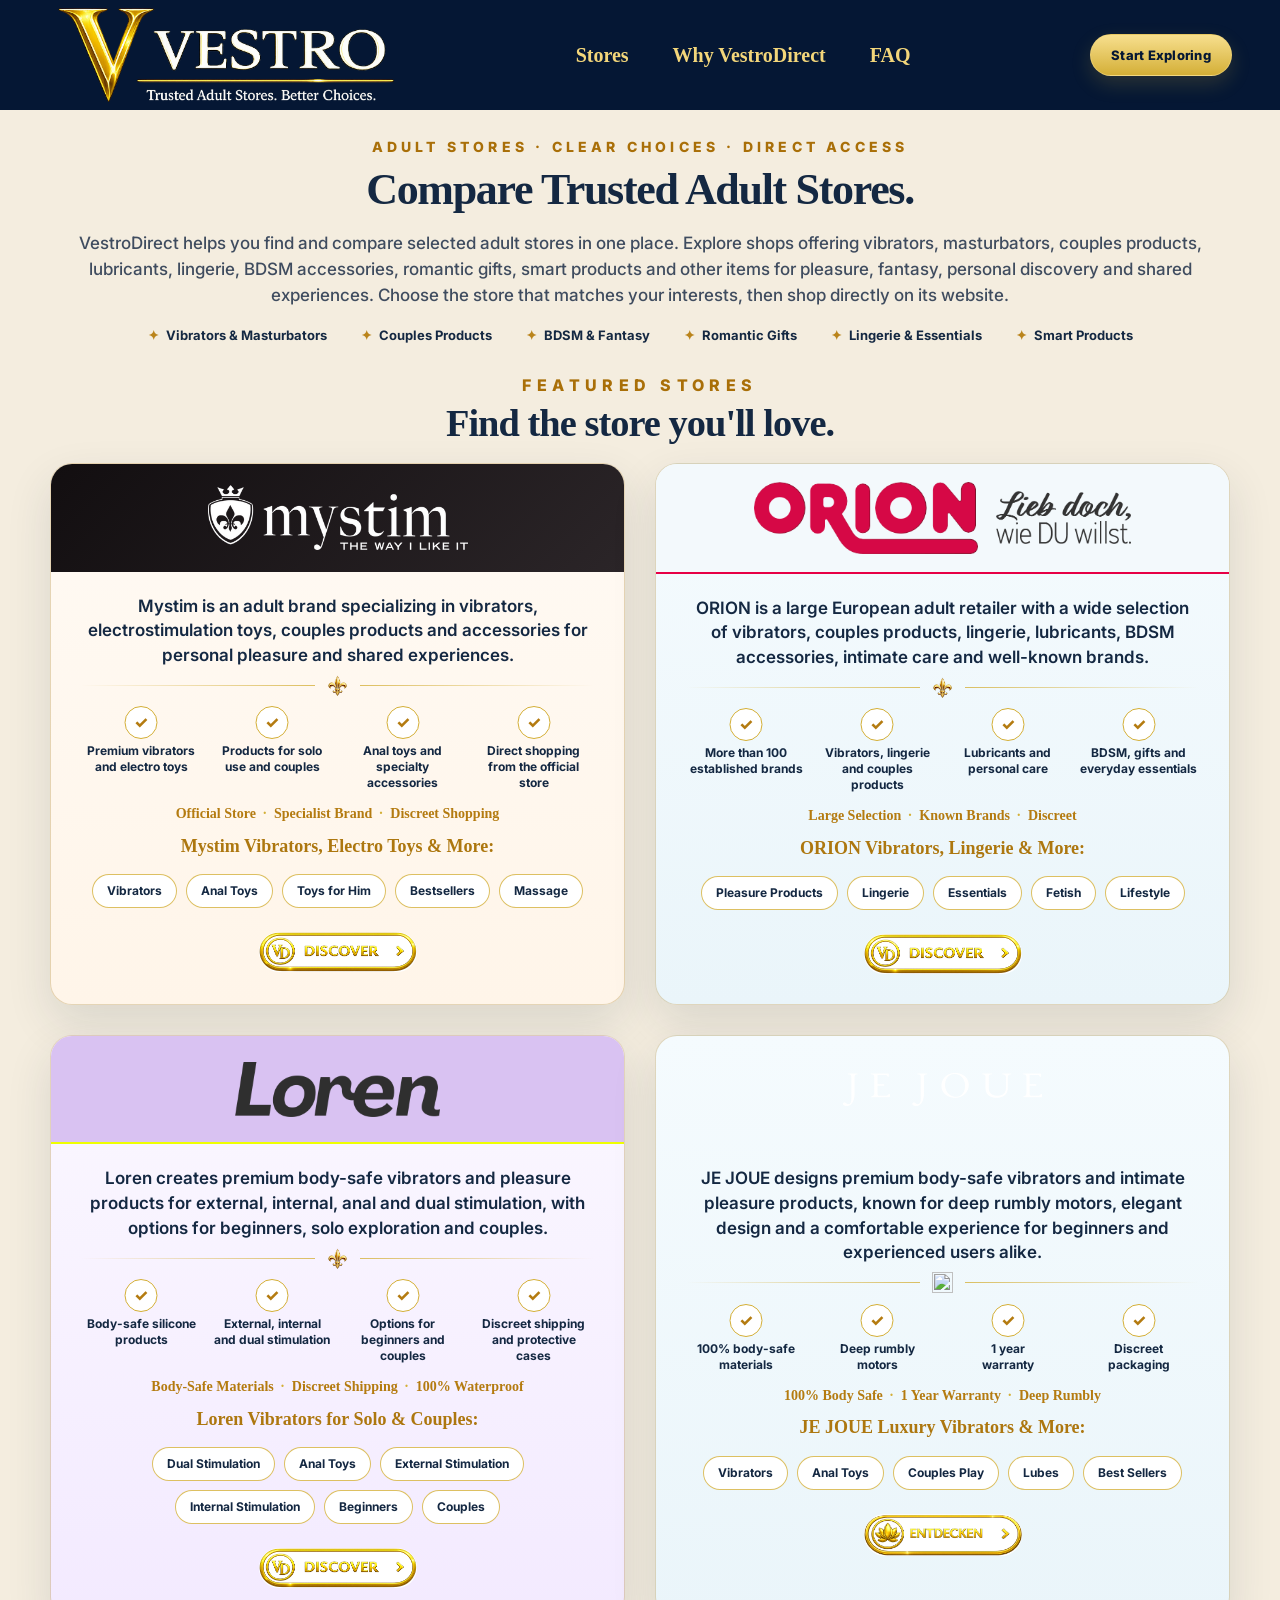
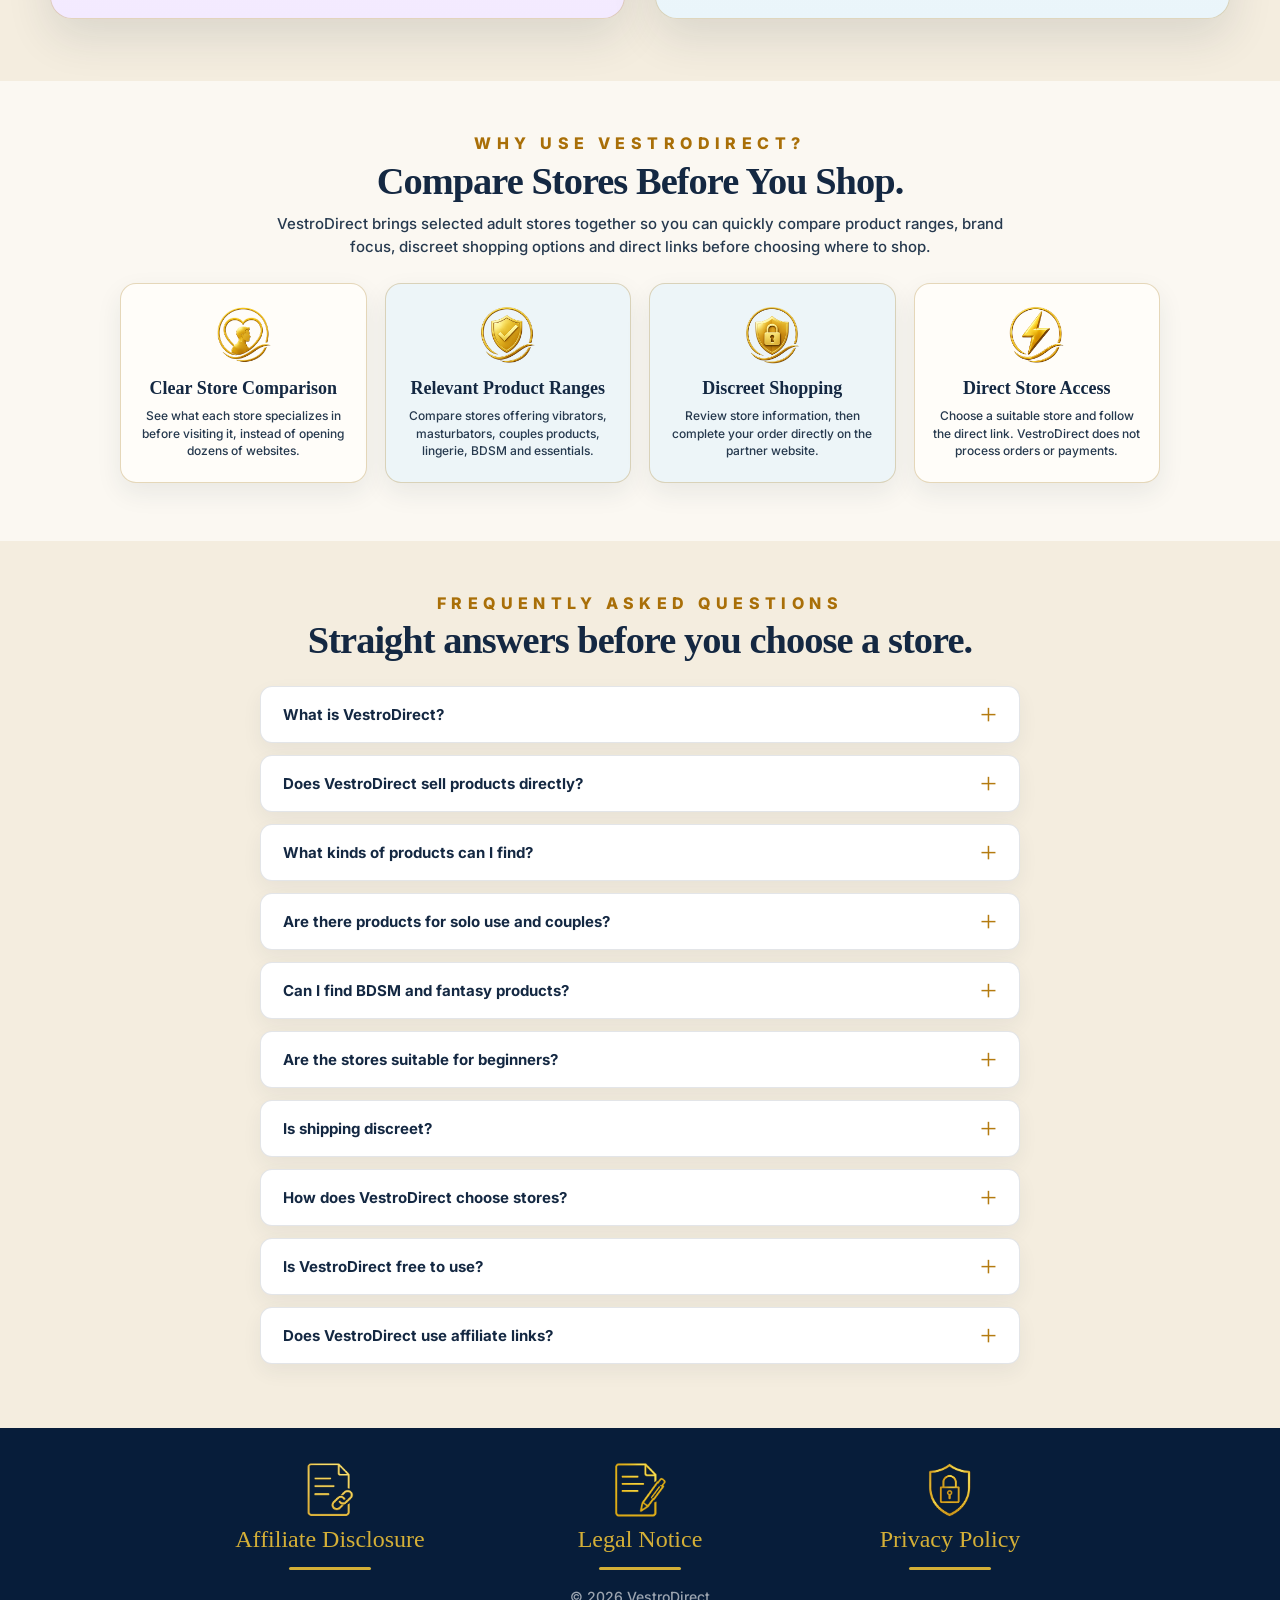
==== index.html @ 4fede07c "Update index.html" ====
<!DOCTYPE html>
<html lang="en">

<head>

    <!-- ==================================================
         GOOGLE ANALYTICS
    =================================================== -->
<!-- Google tag (gtag.js) -->
<script async src="https://www.googletagmanager.com/gtag/js?id=G-PE25GDGGK9"></script>
<script>
  window.dataLayer = window.dataLayer || [];
  function gtag(){dataLayer.push(arguments);}
  gtag('js', new Date());

  gtag('config', 'G-PE25GDGGK9');
</script>

    <!-- ==================================================
         BASIC META
    =================================================== -->
    <meta charset="UTF-8">
<meta name='impact-site-verification' value='d6b9d228-b131-40c0-84b2-38b194dfb9da'>
    <meta
        name="viewport"
        content="width=device-width, initial-scale=1.0"
    >

    <title>VestroDirect USA | Compare Trusted Adult Stores</title>

    <meta
        name="description"
        content="Compare selected adult stores offering vibrators, masturbators, couples products, lubricants, lingerie, BDSM accessories, romantic gifts and more."
    >

    <meta name="robots" content="index, follow">

    <link
        rel="canonical"
        href="https://vestrodirect.com/"
    >

    <!-- ==================================================
         ICONS, FONTS & STYLES
    =================================================== -->
    <link
        rel="icon"
        type="image/png"
        sizes="32x32"
        href="images/vestro_favicon_minimal_32x32.png"
    >

    <link
        rel="preconnect"
        href="https://fonts.googleapis.com"
    >

    <link
        rel="preconnect"
        href="https://fonts.gstatic.com"
        crossorigin
    >

    <link
        href="https://fonts.googleapis.com/css2?family=Inter:wght@300;400;500;600;700;800&display=swap"
        rel="stylesheet"
    >

    <link
        rel="stylesheet"
        href="css/style.css"
    >

    <!-- ==================================================
         OPEN GRAPH
    =================================================== -->
    <meta property="og:type" content="website">
    <meta property="og:url" content="https://vestrodirect.com/">

    <meta
        property="og:title"
        content="VestroDirect USA | Compare Trusted Adult Stores"
    >

    <meta
        property="og:description"
        content="Compare selected adult stores, product ranges and direct shopping options in one clear and discreet destination."
    >

    <meta
        property="og:image"
        content="https://vestrodirect.com/images/vestro_favicon_ring_512x512.png"
    >

    <meta property="og:image:width" content="512">
    <meta property="og:image:height" content="512">
    <meta property="og:image:type" content="image/png">

    <!-- ==================================================
         TWITTER / X PREVIEW
    =================================================== -->
    <meta name="twitter:card" content="summary">

    <meta
        name="twitter:title"
        content="VestroDirect USA | Compare Trusted Adult Stores"
    >

    <meta
        name="twitter:description"
        content="Compare selected adult stores and product categories before visiting the shop that fits your interests."
    >

    <meta
        name="twitter:image"
        content="https://vestrodirect.com/images/vestro_favicon_ring_512x512.png"
    >

</head>

<body>

    <!-- ==================================================
         HEADER
    =================================================== -->
    <header class="site-header">

        <a
            href="#top"
            class="logo-link"
            aria-label="VestroDirect home"
        >
            <img
                src="images/vestro_logo_dark_transparent_v4.png"
                alt="VestroDirect"
                class="logo"
            >
        </a>

        <nav
            class="main-navigation"
            aria-label="Main navigation"
        >
            <a href="#partners">Stores</a>
            <a href="#why-vestro">Why VestroDirect</a>
            <a href="#faq">FAQ</a>
        </nav>

        <a
            href="#partners"
            class="header-cta"
        >
            Start Exploring
        </a>

    </header>

<!-- ==================================================
     HERO
=================================================== -->
<section
    class="hero"
    id="top"
>

    <div class="hero-content">

        <span class="hero-kicker">
            ADULT STORES · CLEAR CHOICES · DIRECT ACCESS
        </span>

       <h1>
    <span>Compare Trusted</span>
    <span>Adult Stores.</span>
      </h1>

        <p class="hero-intro">

            <span>
                VestroDirect helps you find and compare selected adult stores
                in one place.
            </span>

            <span>
                Explore shops offering vibrators, masturbators, couples products,
                lubricants, lingerie, BDSM accessories, romantic gifts,
                smart products and other items for pleasure, fantasy,
                personal discovery and shared experiences.
            </span>

            <span>
                Choose the store that matches your interests,
                then shop directly on its website.
            </span>

        </p>

        <div class="hero-highlights">

            <span>Vibrators &amp; Masturbators</span>
            <span>Couples Products</span>

            <span>BDSM &amp; Fantasy</span>
            <span>Romantic Gifts</span>

            <span>Lingerie &amp; Essentials</span>
            <span>Smart Products</span>

        </div>

    </div>

</section>

    <!-- ==================================================
         MAIN CONTENT
    =================================================== -->
    <main class="main-content">
  <!-- Invisible anchor targets for Google Ads sitelinks -->
    <span id="brands"></span>
<span id="vibrators"></span>
<span id="couples"></span>
<span id="lubricants"></span>
<span id="stores"></span>
<span id="shop-safely"></span>
             <!-- ==================================================
             PARTNER OFFERS
        =================================================== -->
        <section
            class="partner-offers-section"
            id="partners"
        >

            <div class="content-container">

                <div class="section-heading partner-heading">

                    <span class="section-badge">
                        FEATURED STORES
                    </span>

                    <h2>
                        Find the store you'll love.
                    </h2>

                </div>

                <div class="partner-offers-grid">

                    <!-- ==================================================
                         MYSTIM
                    =================================================== -->
                    <article
                        class="partner-offer-card"
                        data-partner="Mystim"
                        data-categories="vibrators electro-toys couples anal massage"
                    >

                        <div class="partner-logo-header">

                            <img
                                src="images/mystim_logo_white-only.avif"
                                class="partner-logo"
                                alt="Mystim Official Store"
                            >

                        </div>

                        <div class="partner-card-body">

                            <p class="partner-card-text">
                                Mystim is an adult brand specializing in vibrators,
                                electrostimulation toys, couples products and accessories
                                for personal pleasure and shared experiences.
                            </p>

                            <div class="partner-divider">

                                <img
                                    src="images/gold-lily-icon.png"
                                    alt=""
                                    class="partner-divider-icon"
                                >

                            </div>

                            <ul class="partner-benefits">
                                <li>Premium vibrators and electro toys</li>
                                <li>Products for solo use and couples</li>
                                <li>Anal toys and specialty accessories</li>
                                <li>Direct shopping from the official store</li>
                            </ul>

                            <div class="partner-trust-line">
                                <span>Official Store</span>
                                <span>Specialist Brand</span>
                                <span>Discreet Shopping</span>
                            </div>

                            <p class="partner-links-title">
                                Mystim Vibrators, Electro Toys &amp; More:
                            </p>

                            <div class="partner-category-links">

                                <a
                                    href="https://www.awin1.com/cread.php?awinmid=119309&awinaffid=2897511&ued=https%3A%2F%2Fwww.mystim.com%2Fcollections%2Fvaginaltoys"
                                    target="_blank"
                                    rel="sponsored nofollow"
                                    data-category="vibrators"
                                >
                                    Vibrators
                                </a>

                                <a
                                    href="https://www.awin1.com/cread.php?awinmid=119309&awinaffid=2897511&ued=https%3A%2F%2Fwww.mystim.com%2Fcollections%2Fanaltoys"
                                    target="_blank"
                                    rel="sponsored nofollow"
                                    data-category="anal"
                                >
                                    Anal Toys
                                </a>

                                <a
                                    href="https://www.awin1.com/cread.php?awinmid=119309&awinaffid=2897511&ued=https%3A%2F%2Fwww.mystim.com%2Fcollections%2Fpenistoys"
                                    target="_blank"
                                    rel="sponsored nofollow"
                                    data-category="for-him"
                                >
                                    Toys for Him
                                </a>

                                <a
                                    href="https://www.awin1.com/cread.php?awinmid=119309&awinaffid=2897511&ued=https%3A%2F%2Fwww.mystim.com%2Fcollections%2Fbestsellers"
                                    target="_blank"
                                    rel="sponsored nofollow"
                                    data-category="bestsellers"
                                >
                                    Bestsellers
                                </a>

                                <a
                                    href="https://www.awin1.com/cread.php?awinmid=119309&awinaffid=2897511&ued=https%3A%2F%2Fwww.mystim.com%2Fcollections%2Fmassagekerzen"
                                    target="_blank"
                                    rel="sponsored nofollow"
                                    data-category="massage"
                                >
                                    Massage
                                </a>

                            </div>

                            <a
                                href="https://www.awin1.com/cread.php?awinmid=119309&awinaffid=2897511&ued=https%3A%2F%2Fwww.mystim.com%2F"
                                class="partner-main-button"
                                target="_blank"
                                rel="sponsored nofollow"
                                aria-label="Explore Mystim vibrators and electro toys"
                                data-category="store"
                            >
                                <img
                                    src="images/discover-button-intim.png"
                                    alt="Explore Mystim Store"
                                >
                            </a>

                        </div>

                    </article>

                    <!-- ==================================================
                         ORION
                    =================================================== -->
                    <article
                        class="partner-offer-card"
                        data-partner="Orion"
                        data-categories="vibrators couples lingerie lubricants bdsm intimate-care"
                    >

                        <div class="partner-logo-header">

                            <img
                                src="images/orion_logo_1.png"
                                class="partner-logo"
                                alt="ORION"
                            >

                            <img
                                src="images/orion_claim-de.png"
                                class="partner-logo-secondary"
                                alt=""
                            >

                        </div>

                        <div class="partner-card-body">

                            <p class="partner-card-text">
                                ORION is a large European adult retailer with a wide selection
                                of vibrators, couples products, lingerie, lubricants,
                                BDSM accessories, intimate care and well-known brands.
                            </p>

                            <div class="partner-divider">

                                <img
                                    src="images/gold-lily-icon.png"
                                    alt=""
                                    class="partner-divider-icon"
                                >

                            </div>

                            <ul class="partner-benefits">
                                <li>More than 100 established brands</li>
                                <li>Vibrators, lingerie and couples products</li>
                                <li>Lubricants and personal care</li>
                                <li>BDSM, gifts and everyday essentials</li>
                            </ul>

                            <div class="partner-trust-line">
                                <span>Large Selection</span>
                                <span>Known Brands</span>
                                <span>Discreet</span>
                            </div>

                            <p class="partner-links-title">
                                ORION Vibrators, Lingerie &amp; More:
                            </p>

                            <div class="partner-category-links">

                                <a
                                    href="https://www.awin1.com/cread.php?awinmid=11661&awinaffid=2897511&ued=https%3A%2F%2Fwww.orion.de%2Fkatalog%2Fsextoys"
                                    target="_blank"
                                    rel="sponsored nofollow"
                                    data-category="vibrators"
                                >
                                    Pleasure Products
                                </a>

                                <a
                                    href="https://www.awin1.com/cread.php?awinmid=11661&awinaffid=2897511&ued=https%3A%2F%2Fwww.orion.de%2Fkatalog%2Fdessous-und-mode"
                                    target="_blank"
                                    rel="sponsored nofollow"
                                    data-category="lingerie"
                                >
                                    Lingerie
                                </a>

                                <a
                                    href="https://www.awin1.com/cread.php?awinmid=11661&awinaffid=2897511&ued=https%3A%2F%2Fwww.orion.de%2Fkatalog%2Fdrogerie"
                                    target="_blank"
                                    rel="sponsored nofollow"
                                    data-category="intimate-care"
                                >
                                    Essentials
                                </a>

                                <a
                                    href="https://www.awin1.com/cread.php?awinmid=11661&awinaffid=2897511&ued=https%3A%2F%2Fwww.orion.de%2Fkatalog%2Ffetisch"
                                    target="_blank"
                                    rel="sponsored nofollow"
                                    data-category="bdsm"
                                >
                                    Fetish
                                </a>

                                <a
                                    href="https://www.awin1.com/cread.php?awinmid=11661&awinaffid=2897511&ued=https%3A%2F%2Fwww.orion.de%2Fkatalog%2Funterhaltung"
                                    target="_blank"
                                    rel="sponsored nofollow"
                                    data-category="lifestyle"
                                >
                                    Lifestyle
                                </a>

                            </div>

                            <a
                                href="https://www.awin1.com/cread.php?awinmid=11661&awinaffid=2897511&ued=https%3A%2F%2Fwww.orion.de%2F"
                                class="partner-main-button"
                                target="_blank"
                                rel="sponsored nofollow"
                                aria-label="Explore ORION adult products"
                                data-category="store"
                            >
                                <img
                                    src="images/discover-button-intim.png"
                                    alt="Explore ORION Store"
                                >
                            </a>

                        </div>

                    </article>
                    <!-- ==================================================
                         LOREN WELLNESS
                    =================================================== -->
                    <article
                        class="partner-offer-card"
                        data-partner="Loren Wellness"
                        data-categories="vibrators couples anal beginners external-stimulation internal-stimulation dual-stimulation"
                    >

                       <div class="partner-logo-header">

    <img
    src="images/Loren.png"
    class="partner-logo loren-logo"
    alt="Loren Wellness Official Store"
>

</div>

                        <div class="partner-card-body">

                            <p class="partner-card-text">
    Loren creates premium body-safe vibrators and pleasure products
    for external, internal, anal and dual stimulation,
    with options for beginners, solo exploration and couples.
</p>

                            <div class="partner-divider">

                                <img
                                    src="images/gold-lily-icon.png"
                                    alt=""
                                    class="partner-divider-icon"
                                >

                            </div>

                            <ul class="partner-benefits">
                                <li>Body-safe silicone products</li>
                                <li>External, internal and dual stimulation</li>
                                <li>Options for beginners and couples</li>
                                <li>Discreet shipping and protective cases</li>
                            </ul>

                            <div class="partner-trust-line">
                                <span>Body-Safe Materials</span>
                                <span>Discreet Shipping</span>
                                <span>100% Waterproof</span>
                            </div>

                            <p class="partner-links-title">
                                Loren Vibrators for Solo &amp; Couples:
                            </p>

                            <div class="partner-category-links">

                                <a
                                    href="https://tidd.ly/3TTQseu"
                                    target="_blank"
                                    rel="sponsored nofollow"
                                    data-category="dual-stimulation"
                                >
                                    Dual Stimulation
                                </a>

                                <a
                                    href="https://tidd.ly/3TTQseu"
                                    target="_blank"
                                    rel="sponsored nofollow"
                                    data-category="anal"
                                >
                                    Anal Toys
                                </a>

                                <a
                                    href="https://tidd.ly/3TTQseu"
                                    target="_blank"
                                    rel="sponsored nofollow"
                                    data-category="external-stimulation"
                                >
                                    External Stimulation
                                </a>

                                <a
                                    href="https://tidd.ly/3TTQseu"
                                    target="_blank"
                                    rel="sponsored nofollow"
                                    data-category="internal-stimulation"
                                >
                                    Internal Stimulation
                                </a>

                                <a
                                    href="https://tidd.ly/3TTQseu"
                                    target="_blank"
                                    rel="sponsored nofollow"
                                    data-category="beginners"
                                >
                                    Beginners
                                </a>

                                <a
                                    href="https://tidd.ly/3TTQseu"
                                    target="_blank"
                                    rel="sponsored nofollow"
                                    data-category="couples"
                                >
                                    Couples
                                </a>

                            </div>

                            <a
                                href="https://tidd.ly/4xdaq29"
                                class="partner-main-button"
                                target="_blank"
                                rel="sponsored nofollow"
                                aria-label="Explore Loren Wellness vibrators and pleasure products"
                                data-category="store"
                            >
                                <img
                                    src="images/discover-button-intim.png"
                                    alt="Explore Loren Wellness Store"
                                >
                            </a>

                        </div>

                    </article>

<div class="partner-offer-card" data-partner="Je Joue">

    <div class="partner-logo-header">

        <img
            src="images/je-joue-logo-200-60-white.webp"
            class="partner-logo"
            alt="JE JOUE Official Store">

    </div>

    <div class="partner-card-body">

        <p class="partner-card-text">
            JE JOUE designs premium body-safe vibrators and intimate pleasure products,
            known for deep rumbly motors, elegant design and a comfortable experience
            for beginners and experienced users alike.
        </p>

        <div class="partner-divider">
            <img src="images/divider-icon.webp"
                 class="partner-divider-icon"
                 alt="">
        </div>

        <ul class="partner-benefits">

            <li>
                100% body-safe<br>
                materials
            </li>

            <li>
                Deep rumbly<br>
                motors
            </li>

            <li>
                1 year<br>
                warranty
            </li>

            <li>
                Discreet<br>
                packaging
            </li>

        </ul>

        <div class="partner-trust-line">

            <span>100% Body Safe</span>
            <span>1 Year Warranty</span>
            <span>Deep Rumbly</span>

        </div>

        <h3 class="partner-links-title">

            JE JOUE Luxury Vibrators &amp; More:

        </h3>

        <div class="partner-category-links">

            <a href="https://tidd.ly/4wbnwfJ"
               class="partner-link partner-category">
               Vibrators
            </a>

            <a href="https://tidd.ly/4xnbo2U"
               class="partner-link partner-category">
               Anal Toys
            </a>

            <a href="https://tidd.ly/4we06QW"
               class="partner-link partner-category">
               Couples Play
            </a>

            <a href="https://tidd.ly/4foXhVX"
               class="partner-link partner-category">
               Lubes
            </a>

            <a href="https://tidd.ly/4h9gNPq"
               class="partner-link partner-category">
               Best Sellers
            </a>

        </div>

        <a
           href="https://tidd.ly/4wbnwfJ"
           class="partner-main-button partner-link"
           data-partner="Je Joue">

            <img
                src="images/discover-button.png"
                alt="Discover JE JOUE">

        </a>

    </div>

</div>
                    
                </div>

            </div>

        </section>
        <!-- ==================================================
             WHY VESTRODIRECT
        =================================================== -->
        <section
            class="why-section"
            id="why-vestro"
        >

            <div class="content-container">

                <div class="section-heading">

                    <span class="section-badge">
                        WHY USE VESTRODIRECT?
                    </span>

                    <h2>
                        Compare Stores Before You Shop.
                    </h2>

                    <p>
                        VestroDirect brings selected adult stores together so you can quickly
                        compare product ranges, brand focus, discreet shopping options
                        and direct links before choosing where to shop.
                    </p>

                </div>

                <div class="why-grid">

                    <article class="why-card">

                        <div class="why-icon-box">
                            <img
                                src="images/confidence.png"
                                class="why-icon"
                                alt=""
                            >
                        </div>

                        <h3>Clear Store Comparison</h3>

                        <p>
                            See what each store specializes in before visiting it,
                            instead of opening dozens of websites.
                        </p>

                    </article>

                    <article class="why-card">

                        <div class="why-icon-box">
                            <img
                                src="images/verified.png"
                                class="why-icon"
                                alt=""
                            >
                        </div>

                        <h3>Relevant Product Ranges</h3>

                        <p>
                            Compare stores offering vibrators, masturbators,
                            couples products, lingerie, BDSM and essentials.
                        </p>

                    </article>

                    <article class="why-card">

                        <div class="why-icon-box">
                            <img
                                src="images/discretion.png"
                                class="why-icon"
                                alt=""
                            >
                        </div>

                        <h3>Discreet Shopping</h3>

                        <p>
                            Review store information, then complete your order
                            directly on the partner website.
                        </p>

                    </article>

                    <article class="why-card">

                        <div class="why-icon-box">
                            <img
                                src="images/rapid-effect.png"
                                class="why-icon"
                                alt=""
                            >
                        </div>

                        <h3>Direct Store Access</h3>

                        <p>
                            Choose a suitable store and follow the direct link.
                            VestroDirect does not process orders or payments.
                        </p>

                    </article>

                </div>

            </div>

        </section>

        <!-- ==================================================
             FAQ
        =================================================== -->
        <section
            class="faq-section"
            id="faq"
        >

            <div class="content-container">

                <div class="section-heading">

                    <span class="section-badge">
                        FREQUENTLY ASKED QUESTIONS
                    </span>

                    <h2>
                        Straight answers before you choose a store.
                    </h2>

                </div>

                <div class="faq-list">

                    <details class="faq-item">
                        <summary>What is VestroDirect?</summary>
                        <p>
                            VestroDirect is an independent platform for comparing selected adult stores.
                            We show what each store offers and provide direct links to the partner website.
                        </p>
                    </details>

                    <details class="faq-item">
                        <summary>Does VestroDirect sell products directly?</summary>
                        <p>
                            No. VestroDirect does not sell products, accept payments or process orders.
                            Purchases are completed directly on the selected store's website.
                        </p>
                    </details>

                    <details class="faq-item">
                        <summary>What kinds of products can I find?</summary>
                        <p>
                            Featured stores may offer vibrators, masturbators, couples products,
                            lubricants, lingerie, BDSM accessories, romantic gifts, smart products
                            and other adult items.
                        </p>
                    </details>

                    <details class="faq-item">
                        <summary>Are there products for solo use and couples?</summary>
                        <p>
                            Yes. The listed stores may carry products for solo use, shared experiences,
                            couples, gifts and different interests or comfort levels.
                        </p>
                    </details>

                    <details class="faq-item">
                        <summary>Can I find BDSM and fantasy products?</summary>
                        <p>
                            Some featured stores offer BDSM accessories, restraints, role-play items
                            and other products connected with fantasy and exploration.
                        </p>
                    </details>

                    <details class="faq-item">
                        <summary>Are the stores suitable for beginners?</summary>
                        <p>
                            Many stores offer simple products, beginner-friendly categories and clear
                            product descriptions. Available guidance depends on the individual store.
                        </p>
                    </details>

                    <details class="faq-item">
                        <summary>Is shipping discreet?</summary>
                        <p>
                            Many featured stores state that they use neutral or discreet packaging.
                            Exact packaging, delivery and return policies are set by each store.
                        </p>
                    </details>

                    <details class="faq-item">
                        <summary>How does VestroDirect choose stores?</summary>
                        <p>
                            We focus on established retailers and manufacturers with clear product
                            information, recognizable brands, professional websites and direct shopping options.
                        </p>
                    </details>

                    <details class="faq-item">
                        <summary>Is VestroDirect free to use?</summary>
                        <p>
                            Yes. Visitors can browse VestroDirect and use its store links without charge.
                        </p>
                    </details>

                    <details class="faq-item">
                        <summary>Does VestroDirect use affiliate links?</summary>
                        <p>
                            Yes. Some links are affiliate links. VestroDirect may receive a commission
                            when a purchase is made, without increasing the price paid by the customer.
                        </p>
                    </details>

                </div>

            </div>

        </section>

    </main>

    <!-- ==================================================
         FOOTER
         TEMPORARILY RETAINED FROM THE GERMAN VERSION
    =================================================== -->
    <footer class="site-footer">

        <div class="content-container">

            <div class="footer-links">

                <a
                    href="affiliate.html"
                    class="footer-link"
                >
                    <img
                        src="images/affiliate.png"
                        alt="Affiliate"
                    >

                    <span>
                        Affiliate Disclosure
                    </span>
                </a>

                <a
                    href="impressum.html"
                    class="footer-link"
                >
                    <img
                        src="images/impressum.png"
                        alt="Impressum"
                    >

                   <span>Legal Notice</span>
                </a>

                <a
                    href="datenschutz.html"
                    class="footer-link"
                >
                    <img
                        src="images/datenschutz.png"
                        alt="Datenschutz"
                    >

                    <span>Privacy Policy</span>
                </a>

            </div>

            <div class="footer-copy">

                <p>
                    © 2026 VestroDirect
                </p>

            </div>

        </div>

    </footer>

    <!-- ==================================================
         PARTNER CLICK TRACKING
    =================================================== -->
    <script>
        document.addEventListener("DOMContentLoaded", function () {

            const partnerLinks = document.querySelectorAll(
                ".partner-offer-card a"
            );

            partnerLinks.forEach(function (link) {

                link.addEventListener("click", function () {

                    const card = link.closest(".partner-offer-card");

                    let partnerName = "unknown_partner";

                    if (card.classList.contains("partner-offer-card-mystim")) {
                        partnerName = "Mystim";
                    }

                    if (card.classList.contains("partner-offer-card-orion")) {
                        partnerName = "Orion";
                    }

                    if (card.classList.contains("partner-offer-card-tenga")) {
                        partnerName = "Tenga";
                    }

                    if (typeof gtag === "function") {
                        gtag("event", "vd_usa_click", {
                            partner_name: partnerName,
                            link_text:
                                link.innerText.trim() ||
                                link.querySelector("img")?.alt ||
                                "partner_link",
                            link_url: link.href,
                            page_path: window.location.pathname,
                            page_title: document.title,
                            transport_type: "beacon"
                        });
                    }

                });

            });

        });
    </script>

</body>

</html>
---- css/style.css ----
/* ==================================================
   01 RESET
================================================== */

*{
    margin:0;
    padding:0;
    box-sizing:border-box;
}


/* ==================================================
   02 VARIABLES
================================================== */

:root{
    --navy-dark:#051734;
    --navy:#071d3a;
    --navy-text:#142842;

    --gold:#d4af37;
    --gold-dark:#a9812f;
    --gold-light:#f3d67a;

    --cream:#f4eddf;
    --cream-light:#fbf8f2;
    --pearl:#fffdf9;
    --blue-light:#edf5f8;

    --text:#26394e;
    --text-soft:#5b6875;

    --white:#ffffff;

    --border:rgba(179,142,63,.34);
    --shadow:0 18px 45px rgba(31,47,65,.12);
}


/* ==================================================
   03 BASE
================================================== */

html{
    width:100%;
    min-height:100%;
    scroll-behavior:smooth;
}

body{
    width:100%;
    min-height:100%;
    overflow-x:hidden;

    color:var(--text);
    background:var(--cream);

    font-family:
        Inter,
        Arial,
        Helvetica,
        sans-serif;
}

a{
    color:inherit;
}

button,
a{
    -webkit-tap-highlight-color:transparent;
}

img{
    max-width:100%;
}

.content-container{
    width:min(1180px, calc(100% - 40px));
    margin:0 auto;
}


/* ==================================================
   04 ACCESSIBILITY
================================================== */

.logo-link:focus-visible,
.main-navigation a:focus-visible,
.header-cta:focus-visible,
.partner-offer-card a:focus-visible,
.footer-link:focus-visible,
.faq-item summary:focus-visible{
    outline:2px solid var(--gold-light);
    outline-offset:5px;
}


/* ==================================================
   05 HEADER
================================================== */

.site-header{
    position:relative;
    z-index:20;
    width:100%;
    min-height:104px;
    display:grid;
    grid-template-columns:auto 1fr auto;
    align-items:center;
    gap:34px;
    padding:6px 48px 6px 56px;
    background:var(--navy-dark);
}

.logo-link{
    display:block;
    line-height:0;
    text-decoration:none;
}

.logo{
    width:340px;
    height:auto;
    display:block;
}

.main-navigation{
    display:flex;
    align-items:center;
    justify-content:center;
    gap:44px;
}

.main-navigation a{
    position:relative;
    display:inline-block;
    padding:8px 0;
    color:var(--gold-light);
    font-family:Georgia,"Times New Roman",serif;
    font-size:20px;
    font-weight:600;
    line-height:1.2;
    text-decoration:none;
    transition:color .2s ease,opacity .2s ease;
}

.main-navigation a::after{
    content:"";
    position:absolute;
    left:0;
    bottom:0;
    width:100%;
    height:2px;
    border-radius:999px;
    background:var(--gold);
    transform:scaleX(0);
    transform-origin:center;
    transition:transform .2s ease;
}

.main-navigation a:hover{
    color:var(--white);
}

.main-navigation a:hover::after{
    transform:scaleX(1);
}

.header-cta{
    display:inline-flex;
    align-items:center;
    justify-content:center;
    min-height:42px;
    padding:10px 20px;
    border:1px solid rgba(243,214,122,.65);
    border-radius:999px;
    color:var(--navy-dark);
    background:linear-gradient(180deg,#f7df8e 0%,#d4af37 100%);
    font-size:13px;
    font-weight:800;
    line-height:1.1;
    letter-spacing:.02em;
    text-decoration:none;
    box-shadow:0 8px 20px rgba(212,175,55,.18);
    transition:transform .2s ease,box-shadow .2s ease;
}

.header-cta:hover{
    transform:translateY(-2px);
    box-shadow:0 12px 24px rgba(212,175,55,.28);
}

/* ==================================================
   06 HERO
================================================== */

.hero{
    position:relative;

    width:100%;

    color:var(--navy-text);
    background:var(--cream);
}

.hero-content{
    width:min(1480px, calc(100% - 80px));
    margin:0 auto;

    padding:28px 0 26px;

    text-align:center;
}

.hero-kicker{
    display:block;

    margin-bottom:10px;

    color:#a96f08;

    font-size:14px;
    font-weight:800;
    line-height:1.35;
    letter-spacing:.30em;

    text-transform:uppercase;
}

.hero h1{
    max-width:1380px;
    margin:0 auto 18px;

    color:var(--navy-text);

    font-family:
        Georgia,
        "Times New Roman",
        serif;

    font-size:clamp(44px, 3.4vw, 64px);
    font-weight:700;
    line-height:1.04;
    letter-spacing:-.03em;
}

.hero-intro{
    max-width:1360px;
    margin:0 auto;

    color:#3f4c5f;

    font-size:17px;
    font-weight:500;
    line-height:1.52;
}

.hero-intro span{
    display:inline;
}

.hero-highlights{
    width:100%;

    display:flex;
    justify-content:center;
    align-items:center;
    flex-wrap:wrap;

    gap:10px 34px;

    margin-top:18px;
}

.hero-highlights span{
    position:relative;

    padding-left:18px;

    color:var(--navy-text);

    font-size:13px;
    font-weight:700;
    line-height:1.3;
}

.hero-highlights span::before{
    content:"✦";

    position:absolute;
    left:0;
    top:50%;

    color:#ba841b;

    transform:translateY(-50%);
}


/* ==================================================
   07 MAIN CONTENT
================================================== */

.main-content{
    position:relative;
    z-index:2;

    width:100%;

    background:var(--cream);
}


/* ==================================================
   08 COMMON SECTION HEADINGS
================================================== */

.section-heading{
    max-width:1100px;
    margin:0 auto 24px;
    text-align:center;
}

.section-badge{
    display:block;

    margin-bottom:6px;

    color:#a96f08;

    font-size:16px;
    font-weight:800;
    line-height:1.35;
    letter-spacing:.34em;

    text-transform:uppercase;
}
.section-heading h2{
    color:var(--navy-text);
    font-family:Georgia,"Times New Roman",serif;
    font-size:clamp(36px,3vw,50px);
    font-weight:700;
    line-height:1.08;
    letter-spacing:-.025em;
}

.section-heading p{
    max-width:760px;
    margin:10px auto 0;
    color:var(--text);
    font-size:15px;
    font-weight:500;
    line-height:1.55;
}
/* ==================================================
   09 PARTNER OFFERS SECTION
================================================== */

.partner-offers-section{
    width:100%;

    padding:6px 0 62px;

    background:var(--cream);
}

.partner-heading{
    margin-bottom:18px;
}

.partner-offers-grid{
    width:100%;
    max-width:1180px;
    margin:0 auto;

    display:grid;
    grid-template-columns:repeat(2,minmax(0,1fr));
    align-items:stretch;
    gap:30px;
}


/* ==================================================
   PARTNER CARDS
================================================== */

.partner-offer-card{
    overflow:hidden;

    height:100%;

    display:flex;
    flex-direction:column;

    border:1px solid var(--border);
    border-radius:22px;

    background:linear-gradient(
        180deg,
        #fffaf4 0%,
        #fff5e9 100%
    );

    box-shadow:var(--shadow);
}

.partner-offer-card:nth-child(even){
    background:linear-gradient(
        180deg,
        #f5fbfe 0%,
        #eaf5fa 100%
    );
}


/* ==================================================
   PARTNER LOGO HEADERS
================================================== */

.partner-logo-header{
    min-height:108px;

    display:flex;
    align-items:center;
    justify-content:center;

    gap:18px;
    padding:18px 30px;
}

.partner-logo{
    width:auto;
    max-width:260px;
    max-height:72px;
    height:auto;

    display:block;

    object-fit:contain;
}

.partner-logo-secondary{
    width:auto;
    max-width:135px;
    max-height:58px;
    height:auto;

    display:block;

    object-fit:contain;
}


/* ==================================================
   OFFER-SPECIFIC STYLES
   TEMPORARY: MYSTIM & ORION
================================================== */

.partner-offer-card[data-partner="Mystim"]{
    background:linear-gradient(
        180deg,
        #fffaf4 0%,
        #fff5e9 100%
    );
}

.partner-offer-card[data-partner="Mystim"] .partner-logo-header{
    background:linear-gradient(
        135deg,
        #120e10 0%,
        #2b2528 100%
    );
}

.partner-offer-card[data-partner="Orion"]{
    background:linear-gradient(
        180deg,
        #f5fbfe 0%,
        #eaf5fa 100%
    );
}

.partner-offer-card[data-partner="Orion"] .partner-logo-header{
    background:#f3f9fc;
    border-bottom:2px solid #e70046;
}
.partner-offer-card[data-partner="Loren Wellness"]{
    background:linear-gradient(
        180deg,
        #fbf8ff 0%,
        #f3eaff 100%
    );
}

.partner-offer-card[data-partner="Loren Wellness"] .partner-logo-header{
      background:#d9c2f2;
    border-bottom:2px solid #efff00;
}

.partner-offer-card[data-partner="Loren Wellness"] .partner-logo{
    width:205px;
    max-width:205px;
    max-height:none;
}
/* ==================================================
   PARTNER CARD BODY
================================================== */

.partner-card-body{
    flex:1;

    display:flex;
    flex-direction:column;

    padding:22px 30px 30px;
}

.partner-card-text{
    min-height:72px;

    color:var(--navy-text);

    font-size:17px;
    font-weight:600;
    line-height:1.45;

    text-align:center;
}


/* ==================================================
   PARTNER DIVIDER
================================================== */

.partner-divider{
    position:relative;

    width:100%;
    height:24px;

    display:flex;
    align-items:center;
    justify-content:center;

    margin:6px 0 9px;
}

.partner-divider::before,
.partner-divider::after{
    content:"";

    flex:1;
    height:1px;

    background:linear-gradient(
        90deg,
        rgba(212,175,55,0),
        rgba(212,175,55,.78)
    );
}

.partner-divider::after{
    background:linear-gradient(
        90deg,
        rgba(212,175,55,.78),
        rgba(212,175,55,0)
    );
}

.partner-divider-icon{
    width:21px;
    height:21px;

    display:block;

    margin:0 12px;

    object-fit:contain;
}


/* ==================================================
   PARTNER BENEFITS
================================================== */

.partner-benefits{
    display:grid;
    grid-template-columns:repeat(4,minmax(0,1fr));
    gap:10px;

    margin:0;
    padding:0;

    list-style:none;
}

.partner-benefits li{
    position:relative;

    padding-top:37px;

    color:var(--navy-text);

    font-size:12px;
    font-weight:700;
    line-height:1.32;

    text-align:center;
}

.partner-benefits li::before{
    content:"✓";

    position:absolute;
    top:0;
    left:50%;

    width:31px;
    height:31px;

    display:flex;
    align-items:center;
    justify-content:center;

    border:1px solid var(--gold);
    border-radius:50%;

    color:#b47b10;
    background:#ffffff;

    font-size:16px;
    font-weight:800;

    transform:translateX(-50%);
}


/* ==================================================
   PARTNER TRUST LINE
================================================== */

.partner-trust-line{
    display:flex;
    justify-content:center;
    align-items:center;
    flex-wrap:wrap;
    gap:8px 18px;

    margin:15px 0 12px;
}

.partner-trust-line span{
    position:relative;

    color:#b47b10;

    font-family:
        Georgia,
        "Times New Roman",
        serif;

    font-size:14px;
    font-weight:600;
    line-height:1.2;
}

.partner-trust-line span + span::before{
    content:"·";

    position:absolute;
    left:-11px;

    color:var(--gold);
}


/* ==================================================
   PARTNER CATEGORY TITLE
================================================== */

.partner-links-title{
    margin:0 0 16px;

    color:#ad770f;

    font-family:
        Georgia,
        "Times New Roman",
        serif;

    font-size:18px;
    font-weight:700;
    line-height:1.3;

    text-align:center;
}


/* ==================================================
   PARTNER CATEGORY LINKS
================================================== */

.partner-category-links{
    display:flex;
    justify-content:center;
    align-items:center;
    flex-wrap:wrap;

    gap:9px;
}

.partner-category-links a{
    min-height:34px;

    display:inline-flex;
    align-items:center;
    justify-content:center;

    padding:7px 14px;

    border:1.5px solid rgba(212,175,55,.78);
    border-radius:999px;

    color:var(--navy-text);
    background:#ffffff;

    font-size:12px;
    font-weight:700;
    line-height:1.15;

    text-decoration:none;

    transition:
        color .2s ease,
        background .2s ease,
        border-color .2s ease,
        transform .2s ease;
}

.partner-category-links a:hover{
    color:#ffffff;
    background:var(--navy-text);
    border-color:var(--navy-text);

    transform:translateY(-1px);
}


/* ==================================================
   PARTNER MAIN BUTTON
================================================== */

.partner-main-button{
    width:158px;

    display:block;
    align-self:center;

    margin:24px auto 0;

    border-radius:999px;

    background:#ffffff;

    line-height:0;
    text-decoration:none;

    overflow:hidden;

    transition:
        transform .2s ease,
        filter .2s ease;
}

.partner-main-button:hover{
    transform:translateY(-2px);

    filter:drop-shadow(
        0 6px 9px rgba(183,125,18,.25)
    );
}

.partner-main-button img{
    width:100%;
    height:auto;

    display:block;
}
/* ==================================================
   10 WHY VESTRODIRECT
================================================== */

.why-section{
    width:100%;

    padding:52px 0 58px;

    background:var(--cream-light);
}

.why-grid{
    width:100%;
    max-width:1040px;
    margin:0 auto;

    display:grid;
    grid-template-columns:repeat(4, minmax(0, 1fr));
    gap:18px;
}

.why-card{
    min-height:200px;

    padding:20px 18px;

    border:1px solid var(--border);
    border-radius:16px;

    background:#fffdf9;
    box-shadow:0 10px 26px rgba(31,47,65,.08);

    text-align:center;
}

.why-card:nth-child(2),
.why-card:nth-child(3){
    background:var(--blue-light);
}

.why-icon-box{
    width:62px;
    height:62px;

    display:flex;
    align-items:center;
    justify-content:center;

    margin:0 auto 12px;
}

.why-icon{
    width:58px;
    height:58px;

    display:block;

    object-fit:contain;
}

.why-card h3{
    color:var(--navy-text);

    font-family:
        Georgia,
        "Times New Roman",
        serif;

    font-size:18px;
    font-weight:700;
    line-height:1.2;
}

.why-card p{
    margin-top:8px;

    color:var(--text);

    font-size:12px;
    font-weight:500;
    line-height:1.45;
}


/* ==================================================
   11 FAQ
================================================== */

.faq-section{
    width:100%;

    padding:52px 0 52px;

    background:var(--cream);
}

.faq-list{
    width:100%;
    max-width:760px;
    margin:0 auto;
}

.faq-item{
    overflow:hidden;

    margin-bottom:12px;

    border:1px solid rgba(31,47,65,.12);
    border-radius:12px;

    background:#ffffff;
    box-shadow:0 8px 20px rgba(31,47,65,.06);
}

.faq-item summary{
    position:relative;

    padding:17px 58px 17px 22px;

    color:var(--navy-text);

    font-size:15px;
    font-weight:700;
    line-height:1.4;

    cursor:pointer;
    list-style:none;
}

.faq-item summary::-webkit-details-marker{
    display:none;
}

.faq-item summary::after{
    content:"+";

    position:absolute;
    right:22px;
    top:50%;

    color:#b47b10;

    font-family:
        Georgia,
        "Times New Roman",
        serif;

    font-size:30px;
    font-weight:400;
    line-height:1;

    transform:translateY(-50%);
}

.faq-item[open] summary::after{
    content:"−";
}

.faq-item p{
    padding:0 22px 18px;

    color:var(--text);

    font-size:14px;
    line-height:1.6;
}


/* ==================================================
   12 FOOTER
================================================== */

.site-footer{
    width:100%;

   padding:34px 20px 18px;

    background:var(--navy);
}

.site-footer .content-container{
    max-width:1180px;
    margin:0 auto;
}

.footer-links{
    display:flex;
    justify-content:center;
    align-items:flex-start;
    flex-wrap:wrap;

    gap:70px;
}

.footer-link{
    width:240px;

    display:flex;
    flex-direction:column;
    align-items:center;

    text-align:center;
    text-decoration:none;

    transition:
        transform .25s ease,
        opacity .25s ease;
}
.footer-link:hover{
    transform:translateY(-4px);
    opacity:.9;
}

.footer-link img{
    width:56px;
    height:56px;

    display:block;

    margin-bottom:8px;

    object-fit:contain;
}
.footer-link span{
    color:var(--gold);

    font-family:
        Georgia,
        "Times New Roman",
        serif;

    font-size:24px;
    font-weight:400;
    line-height:1.15;

    white-space:nowrap;
}
.footer-link::after{
    content:"";

    width:82px;
    height:3px;

    margin-top:14px;

    border-radius:999px;
    background:var(--gold);
}

.footer-copy{
    margin-top:18px;

    color:rgba(255,255,255,.60);

    font-size:14px;
    font-weight:500;

    text-align:center;
}


/* ==================================================
   13 RESPONSIVE / TABLET
================================================== */

@media (max-width:1050px){

    .site-header{
        grid-template-columns:auto 1fr;
        gap:20px;

        padding-left:30px;
        padding-right:30px;
    }

    .logo{
        width:300px;
    }

    .main-navigation{
        justify-content:flex-end;
        gap:26px;
    }

    .main-navigation a{
        font-size:18px;
    }

    .header-cta{
        display:none;
    }

    .partner-offers-grid{
        max-width:940px;
    }

    .partner-logo-header{
        min-height:92px;
    }

}


/* ==================================================
   14 RESPONSIVE / MOBILE
================================================== */

@media (max-width:768px){

    .content-container{
        width:min(100% - 28px, 1180px);
    }

    .site-header{
        min-height:auto;

        display:flex;
        flex-direction:column;
        justify-content:center;

        gap:10px;

        padding:16px 14px 13px;
    }

    .logo{
        width:240px;
        max-width:88vw;
    }

    .main-navigation{
        width:100%;

        justify-content:center;
        flex-wrap:wrap;

        gap:7px 22px;
    }

    .main-navigation a{
        color:#d8b64d;
        font-size:16px;
    }


    /* ==================================================
       MOBILE HERO
    ================================================== */

    .hero-content{
        width:calc(100% - 28px);

        padding:22px 0 18px;
    }

    .hero-kicker{
        font-size:10px;
        letter-spacing:.18em;
    }

    .hero h1{
        margin-bottom:14px;

        font-size:32px;
        line-height:1.04;
    }

    .hero h1 span{
        display:block;
    }

    .hero-intro{
        font-size:14px;
        line-height:1.5;
    }

    .hero-intro span{
        display:block;
    }

    .hero-intro span + span{
        margin-top:9px;
    }


    /* ==================================================
       MOBILE HERO CATEGORIES
    ================================================== */

    .hero-highlights{
        width:100%;

        display:grid;
        grid-template-columns:repeat(2, minmax(0, 1fr));
        align-items:start;

        gap:9px 12px;

        margin-top:17px;
    }

    .hero-highlights span{
        min-width:0;

        padding-left:14px;

        font-size:10px;
        line-height:1.3;

        text-align:left;
    }

    .hero-highlights span::before{
        left:0;
    }


    /* ==================================================
       PARTNER OFFERS
    ================================================== */
    .partner-offers-section{
        padding-top:6px;
        padding-bottom:44px;
    }

    .section-heading{
        margin-bottom:20px;
    }

    .section-badge{
        font-size:10px;
        letter-spacing:.20em;
    }

    .section-heading h2{
        font-size:32px;
    }

    .section-heading p{
        font-size:14px;
        line-height:1.5;
    }

    .partner-offers-grid{
        grid-template-columns:1fr;
        gap:20px;
    }

 

    .partner-logo-header{
        min-height:78px;
        padding:14px 20px;
    }

   .partner-logo{
    max-width:220px;
    max-height:58px;
}

.partner-logo-secondary{
    max-width:118px;
    max-height:48px;
}

    .partner-card-body{
        padding:18px 18px 20px;
    }

    .partner-card-text{
        min-height:auto;

        font-size:13px;
        line-height:1.5;
    }

    .partner-divider{
        margin:7px 0 10px;
    }

    .partner-benefits{
        grid-template-columns:repeat(2,minmax(0,1fr));
        gap:16px 10px;
    }

    .partner-benefits li{
        padding-top:35px;

        font-size:10px;
        line-height:1.35;
    }

    .partner-trust-line{
        gap:7px 16px;

        margin:15px 0 11px;
    }

    .partner-trust-line span{
        font-size:12px;
    }

    .partner-links-title{
        font-size:16px;
    }

    .partner-category-links{
        min-height:auto;
        gap:7px;
    }

    .partner-category-links a{
        min-height:30px;
        padding:6px 11px;

        font-size:11px;
    }

    .partner-main-button{
        min-width:164px;
        min-height:40px;

        padding:9px 17px;

        font-size:12px;
    }

    .partner-main-button span:last-child{
        width:22px;
        height:22px;

        font-size:16px;
    }

    .partner-main-button:has(img){
        min-width:0;
        min-height:0;
        padding:0;
    }
  


    /* ==================================================
       WHY VESTRODIRECT & FAQ
    ================================================== */

    .why-section,
    .faq-section{
        padding:46px 0;
    }

    .why-grid{
        grid-template-columns:repeat(2, minmax(0, 1fr));
        gap:12px;
    }

    .why-card{
        min-height:176px;

        padding:16px 12px;
    }

    .why-card h3{
        font-size:17px;
    }

    .why-card p{
        font-size:11px;
    }

    .faq-item summary{
        padding:14px 42px 14px 15px;

        font-size:13px;
    }

    .faq-item p{
        padding:0 15px 15px;

        font-size:12px;
    }


    /* ==================================================
       FOOTER
    ================================================== */

    .site-footer{
        padding:48px 14px 30px;
    }

    .footer-links{
        flex-direction:row;
        justify-content:center;

        gap:22px;
    }

    .footer-link{
        width:92px;
    }

    .footer-link img{
        width:38px;
        height:38px;
    }

    .footer-link span{
        font-size:18px;
    }

    .footer-link::after{
        width:52px;
        height:2px;

        margin-top:10px;
    }

}


/* ==================================================
   15 RESPONSIVE / SMALL MOBILE
================================================== */

@media (max-width:430px){

    .main-navigation{
        gap:6px 16px;
    }

    .main-navigation a{
        font-size:14px;
    }

    .hero h1{
        font-size:32px;
    }

    .hero-highlights{
        flex-direction:column;
        gap:7px;

        align-items:flex-start;

        width:max-content;
        margin-left:auto;
        margin-right:auto;
    }

    .why-grid{
        grid-template-columns:1fr;
    }

    .why-card{
        min-height:auto;
    }

}
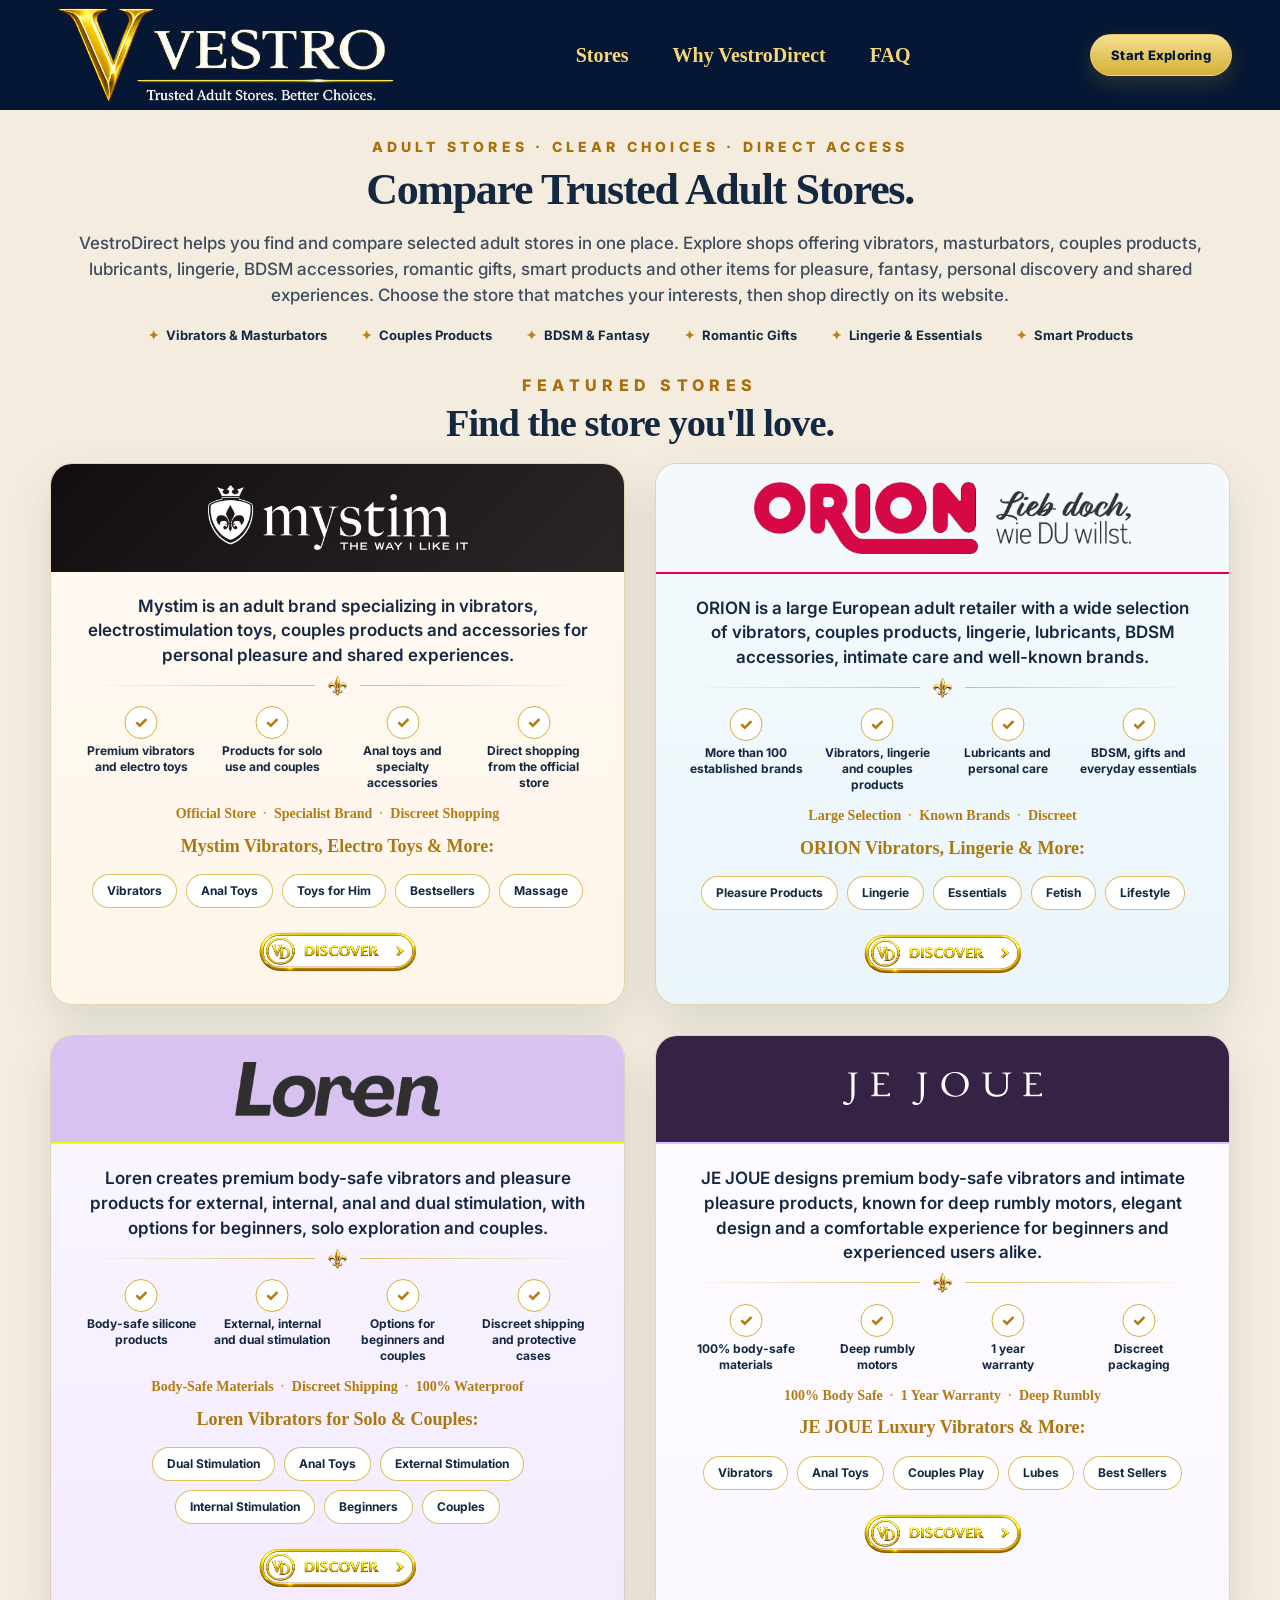
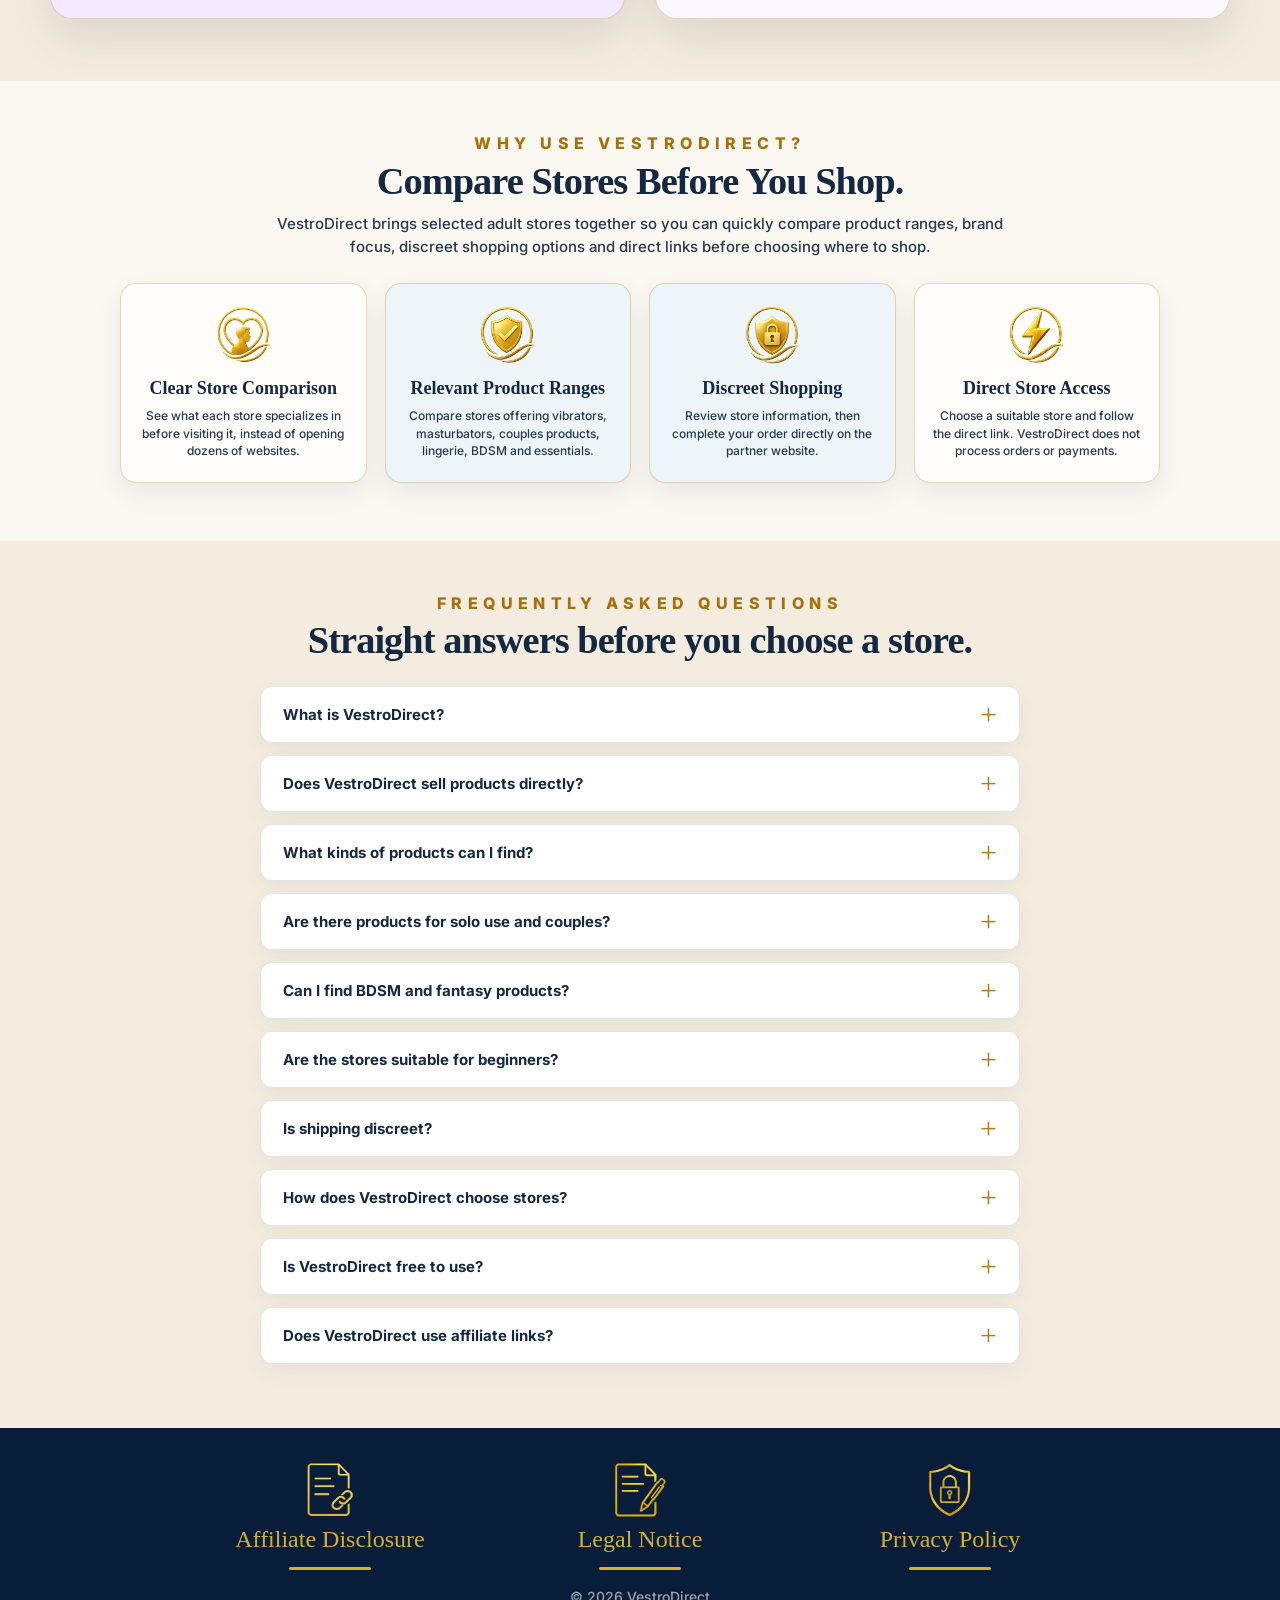
==== commit e7ac086a: "Update index.html" ====
--- a/index.html
+++ b/index.html
@@ -644,9 +644,11 @@
         </p>
 
         <div class="partner-divider">
-            <img src="images/divider-icon.webp"
-                 class="partner-divider-icon"
-                 alt="">
+           <img
+    src="images/gold-lily-icon.png"
+    class="partner-divider-icon"
+    alt=""
+>
         </div>
 
         <ul class="partner-benefits">
@@ -721,9 +723,10 @@
            class="partner-main-button partner-link"
            data-partner="Je Joue">
 
-            <img
-                src="images/discover-button.png"
-                alt="Discover JE JOUE">
+           <img
+    src="images/discover-button-intim.png"
+    alt="Explore JE JOUE Store"
+>
 
         </a>
 
--- a/css/style.css
+++ b/css/style.css
@@ -485,6 +485,9 @@
     background:#f3f9fc;
     border-bottom:2px solid #e70046;
 }
+/* ==================================================
+  LOREN
+================================================== */
 .partner-offer-card[data-partner="Loren Wellness"]{
     background:linear-gradient(
         180deg,
@@ -504,6 +507,35 @@
     max-height:none;
 }
 /* ==================================================
+   JE JOUE
+================================================== */
+
+.partner-offer-card[data-partner="Je Joue"]{
+
+    background:linear-gradient(
+        180deg,
+        #fffcff 0%,
+        #faf7ff 100%
+    );
+
+}
+
+.partner-offer-card[data-partner="Je Joue"] .partner-logo-header{
+
+    background:#362245;
+
+    border-bottom:2px solid #d6c2ff;
+
+}
+
+.partner-offer-card[data-partner="Je Joue"] .partner-logo{
+
+    max-width:210px;
+
+    max-height:64px;
+
+}
+/* ==================================================
    PARTNER CARD BODY
 ================================================== */
 
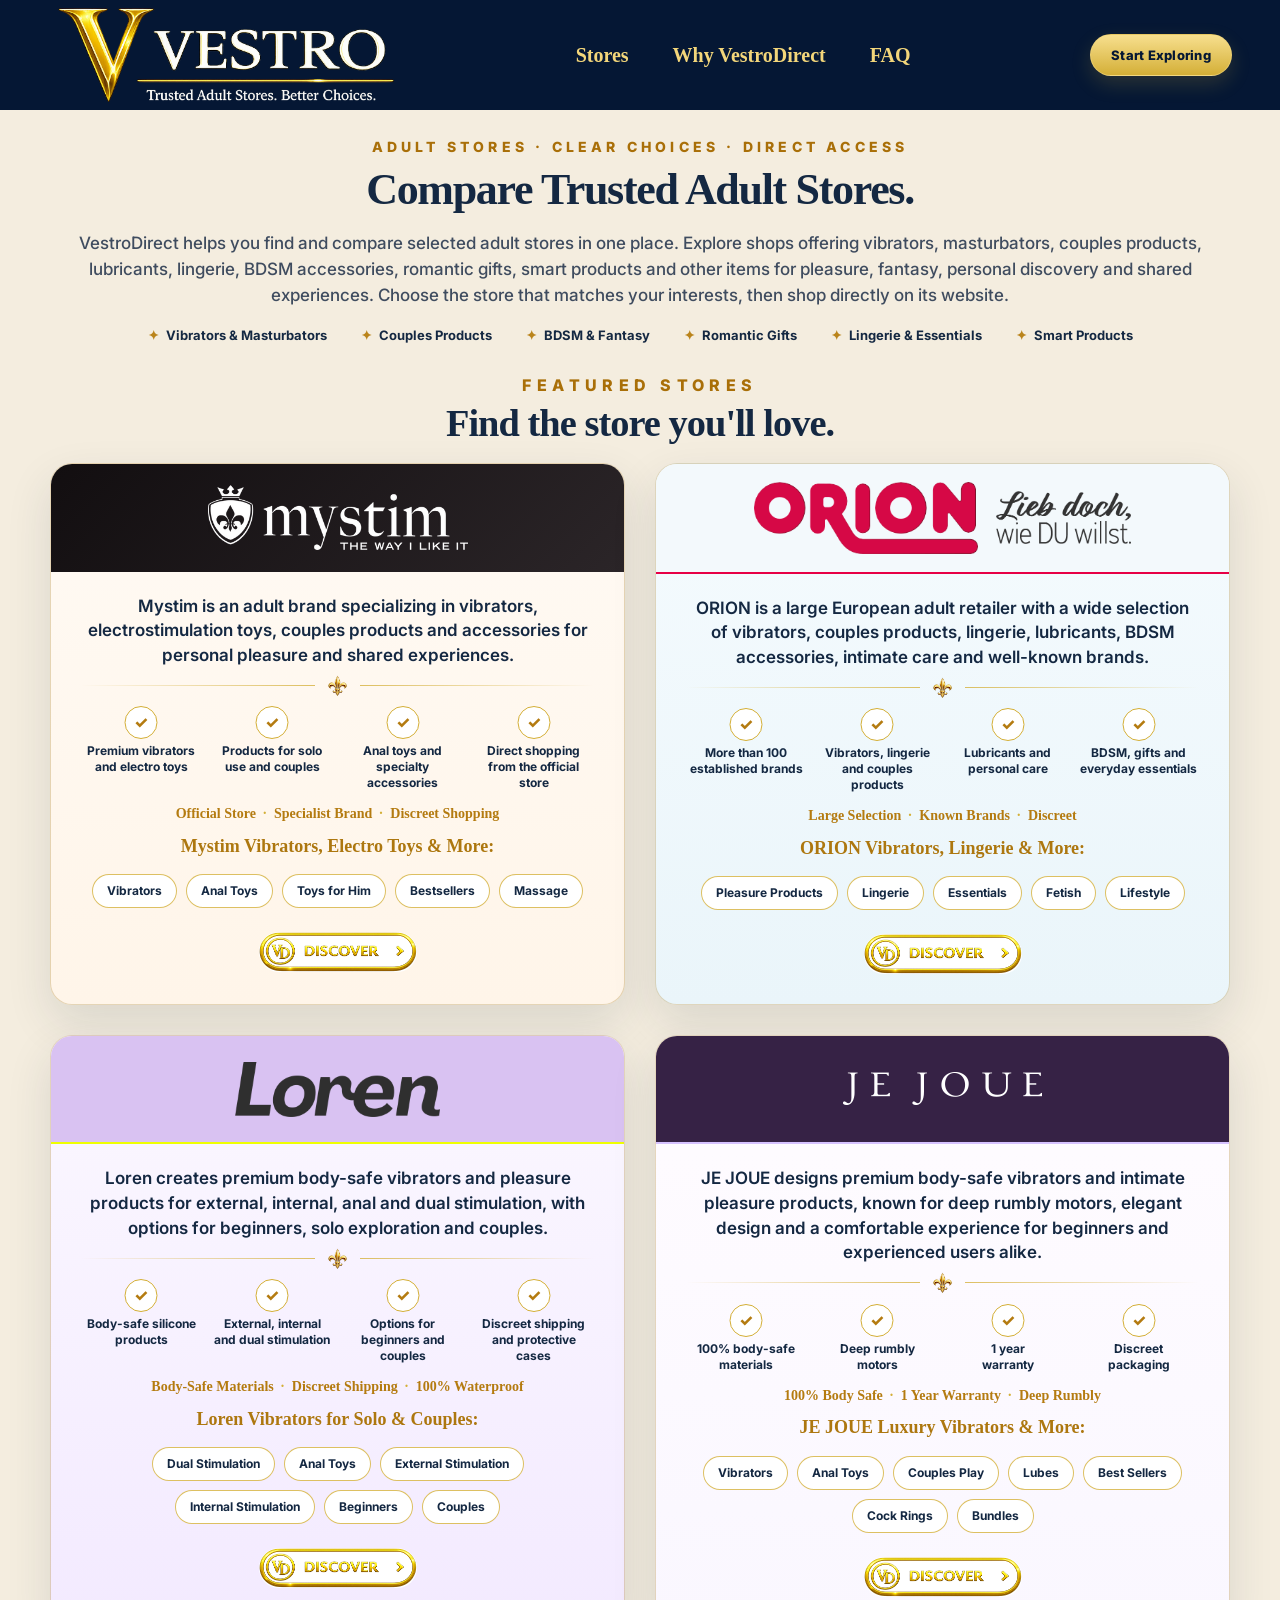
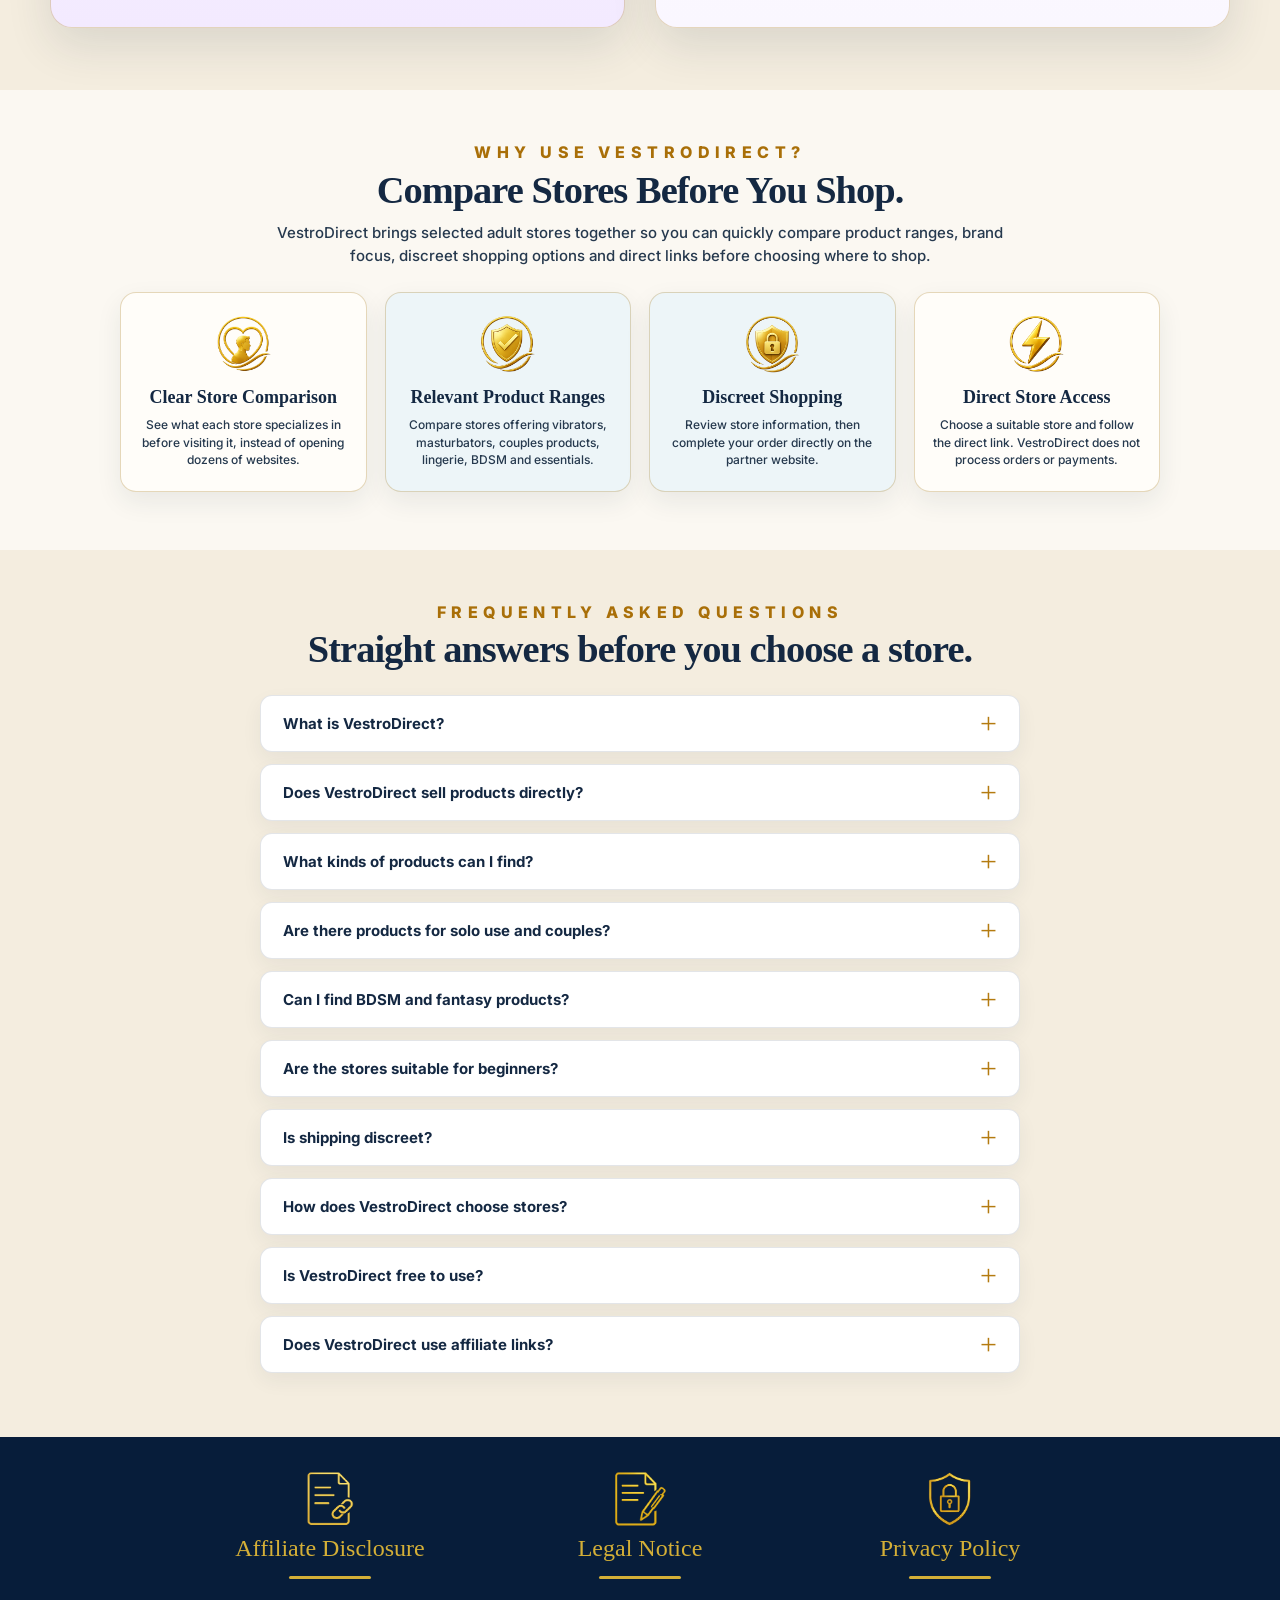
==== commit 0117d098: "Update index.html" ====
--- a/index.html
+++ b/index.html
@@ -715,7 +715,23 @@
                class="partner-link partner-category">
                Best Sellers
             </a>
-
+<a
+    href="https://tidd.ly/4pRgBGI"
+    target="_blank"
+    rel="sponsored nofollow"
+    data-category="cock-rings"
+>
+    Cock Rings
+</a>
+
+<a
+    href="https://tidd.ly/4g7pR6p"
+    target="_blank"
+    rel="sponsored nofollow"
+    data-category="bundles"
+>
+    Bundles
+</a>
         </div>
 
         <a
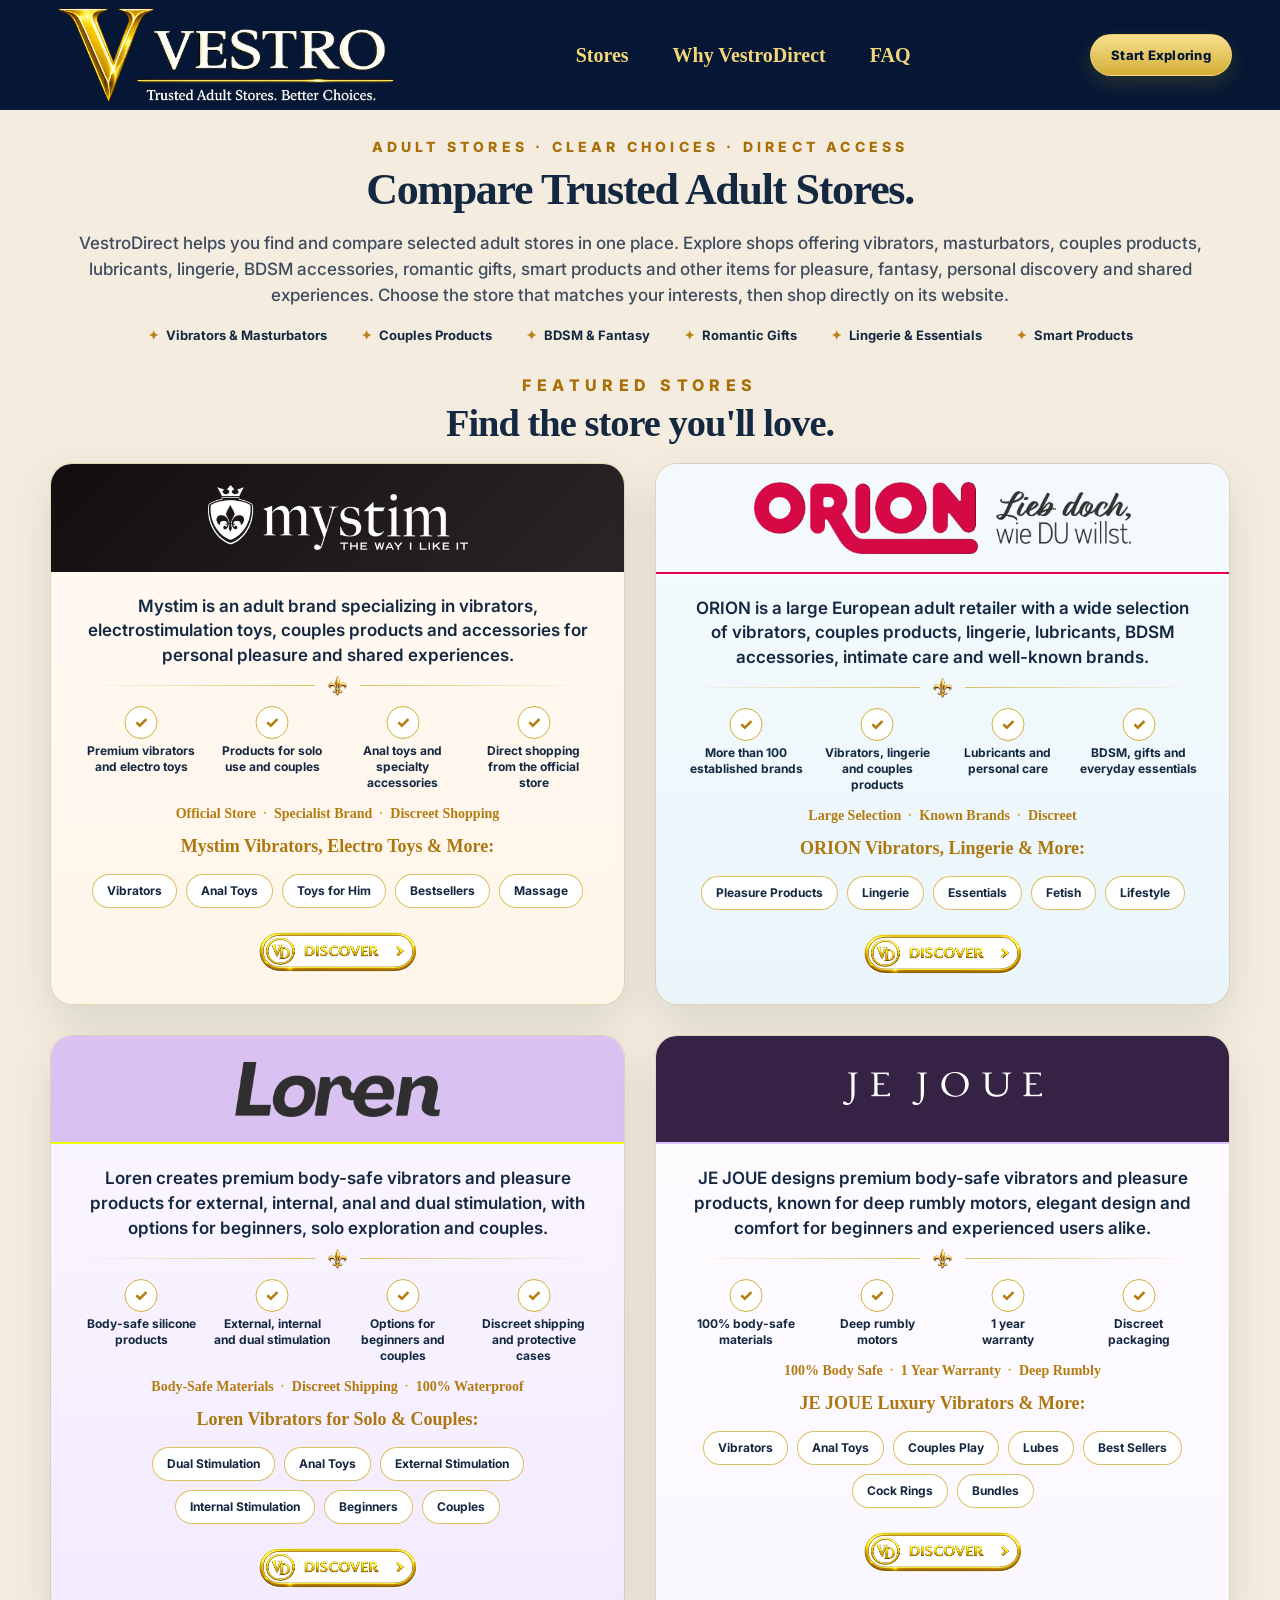
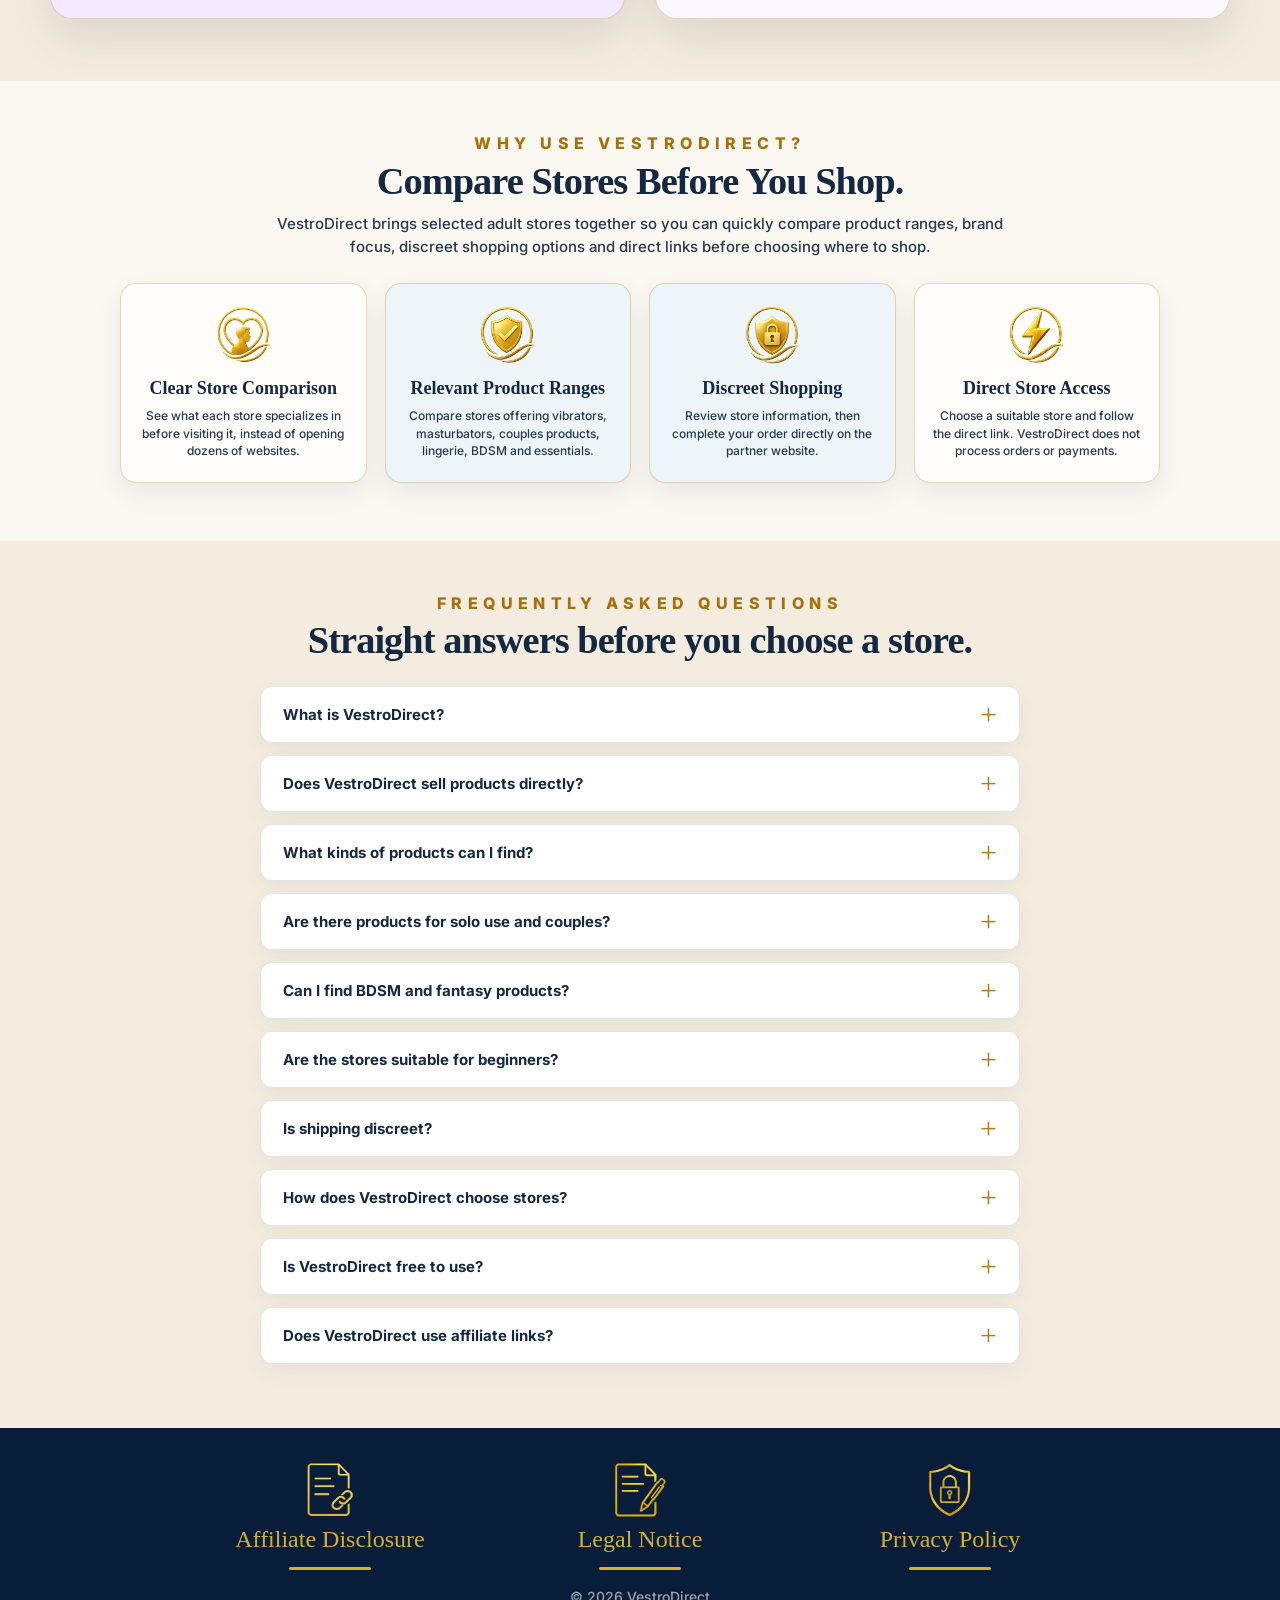
==== commit 85339390: "Update index.html" ====
--- a/index.html
+++ b/index.html
@@ -638,9 +638,7 @@
     <div class="partner-card-body">
 
         <p class="partner-card-text">
-            JE JOUE designs premium body-safe vibrators and intimate pleasure products,
-            known for deep rumbly motors, elegant design and a comfortable experience
-            for beginners and experienced users alike.
+            JE JOUE designs premium body-safe vibrators and pleasure products, known for deep rumbly motors, elegant design and comfort for beginners and experienced users alike.
         </p>
 
         <div class="partner-divider">
